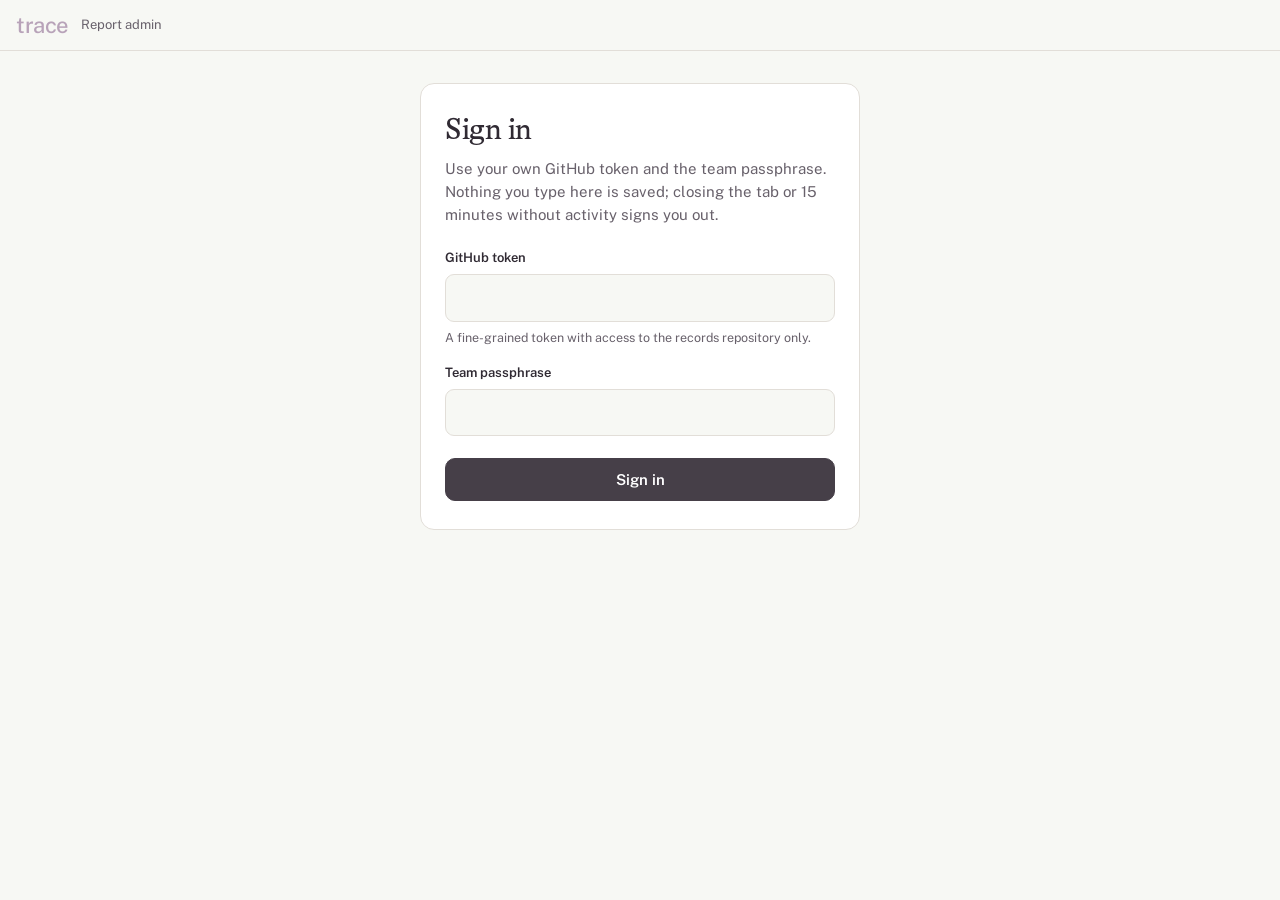
==== admin/index.html @ 9445f48f "Publish 131 new file(s) (additive)" ====
<!doctype html>
<html lang="en"><head><meta charset="utf-8"><meta name="robots" content="noindex,nofollow,noarchive"><meta name="referrer" content="no-referrer"><meta http-equiv="refresh" content="0; url=../v/8205f6e31f04/admin/"><title>Trace Admin</title></head><body><p><a href="../v/8205f6e31f04/admin/">Open the admin panel</a></p></body></html>
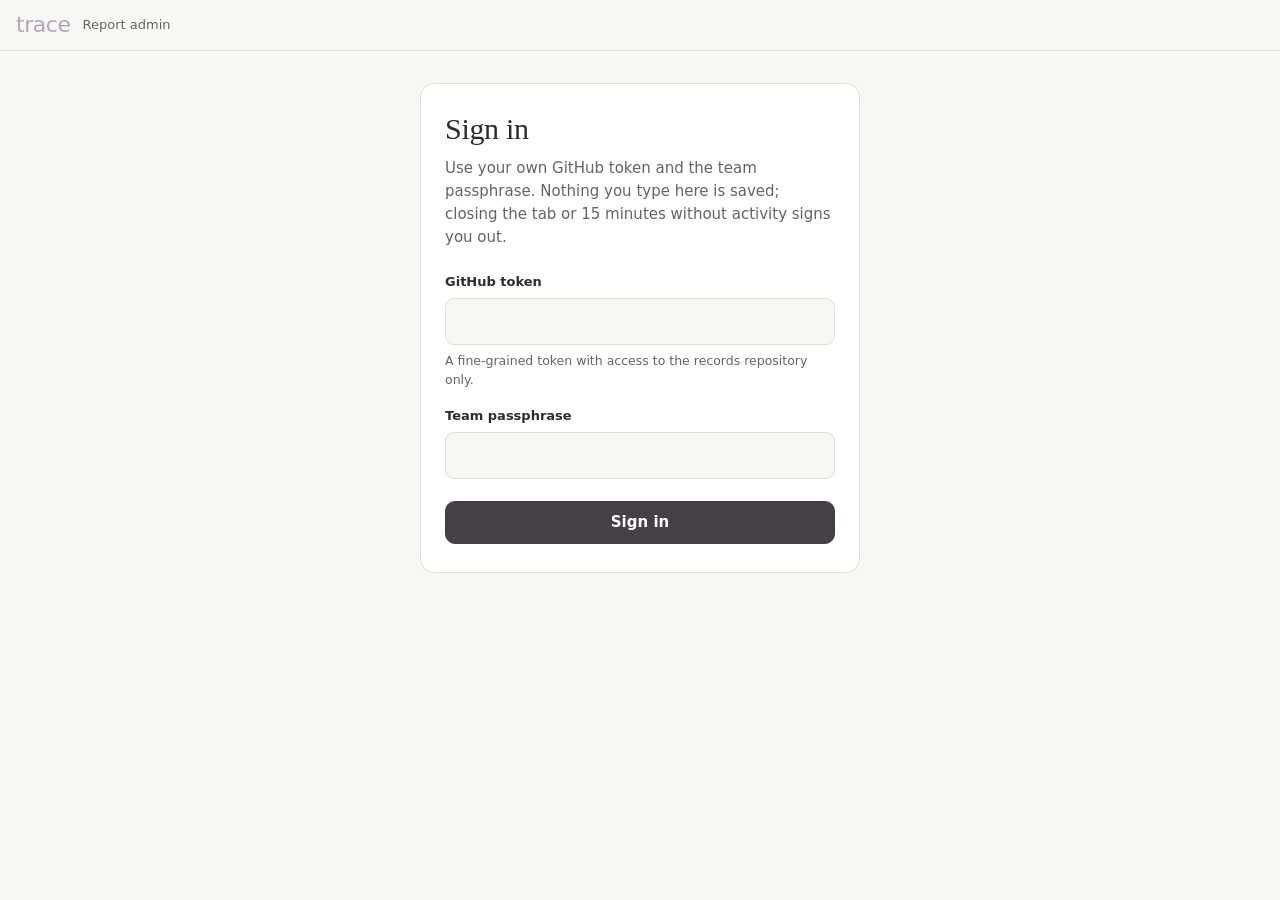
==== commit f267a30a: "Publish 131 new file(s) (additive)" ====
--- a/admin/index.html
+++ b/admin/index.html
@@ -1,2 +1,2 @@
 <!doctype html>
-<html lang="en"><head><meta charset="utf-8"><meta name="robots" content="noindex,nofollow,noarchive"><meta name="referrer" content="no-referrer"><meta http-equiv="refresh" content="0; url=../v/8205f6e31f04/admin/"><title>Trace Admin</title></head><body><p><a href="../v/8205f6e31f04/admin/">Open the admin panel</a></p></body></html>
+<html lang="en"><head><meta charset="utf-8"><meta name="robots" content="noindex,nofollow,noarchive"><meta name="referrer" content="no-referrer"><meta http-equiv="refresh" content="0; url=../v/6e5468b8998a/admin/"><title>Trace Admin</title></head><body><p><a href="../v/6e5468b8998a/admin/">Open the admin panel</a></p></body></html>
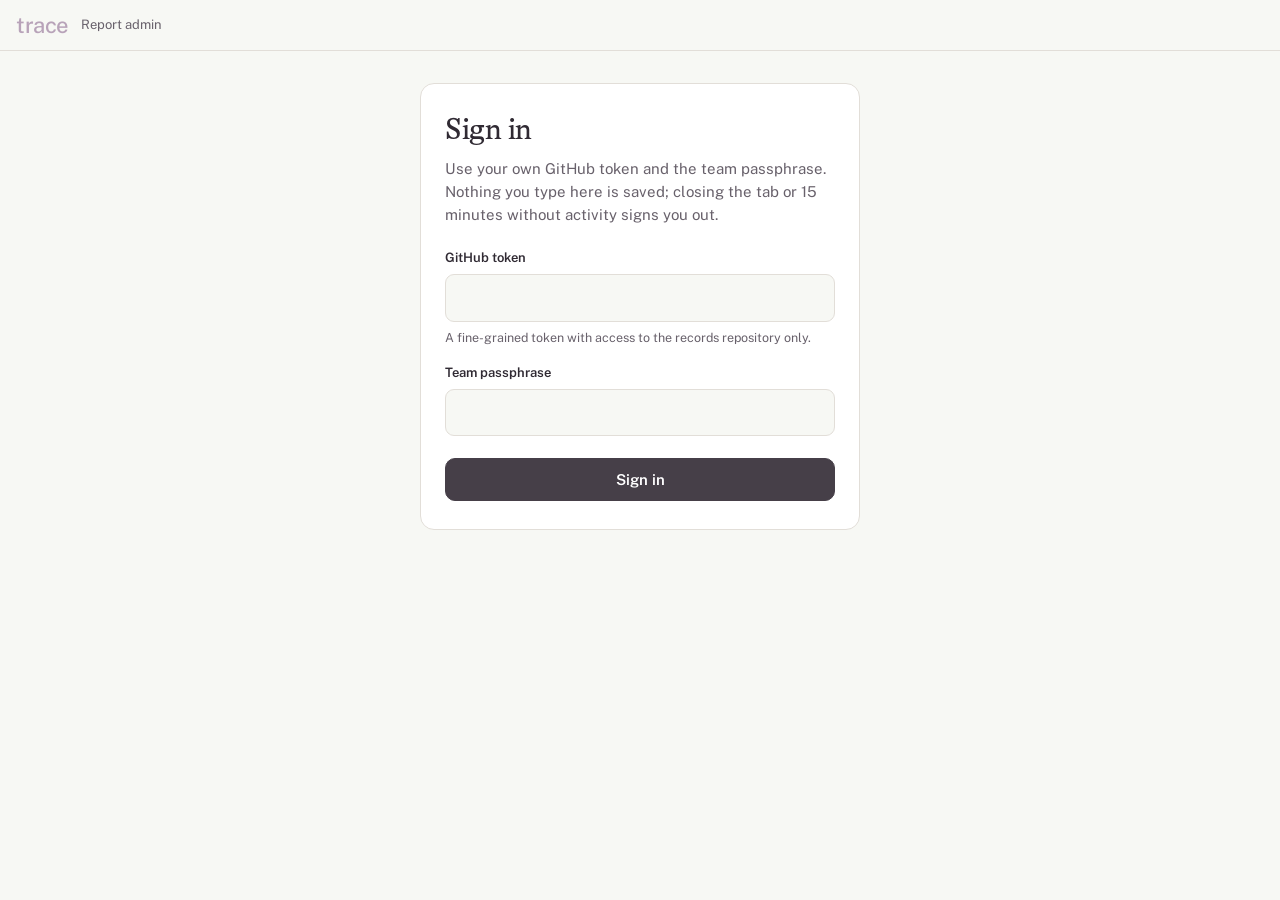
==== commit ae0c7cc0: "Publish 131 new file(s) (additive)" ====
--- a/admin/index.html
+++ b/admin/index.html
@@ -1,2 +1,2 @@
 <!doctype html>
-<html lang="en"><head><meta charset="utf-8"><meta name="robots" content="noindex,nofollow,noarchive"><meta name="referrer" content="no-referrer"><meta http-equiv="refresh" content="0; url=../v/6e5468b8998a/admin/"><title>Trace Admin</title></head><body><p><a href="../v/6e5468b8998a/admin/">Open the admin panel</a></p></body></html>
+<html lang="en"><head><meta charset="utf-8"><meta name="robots" content="noindex,nofollow,noarchive"><meta name="referrer" content="no-referrer"><meta http-equiv="refresh" content="0; url=../v/791012077517/admin/"><title>Trace Admin</title></head><body><p><a href="../v/791012077517/admin/">Open the admin panel</a></p></body></html>
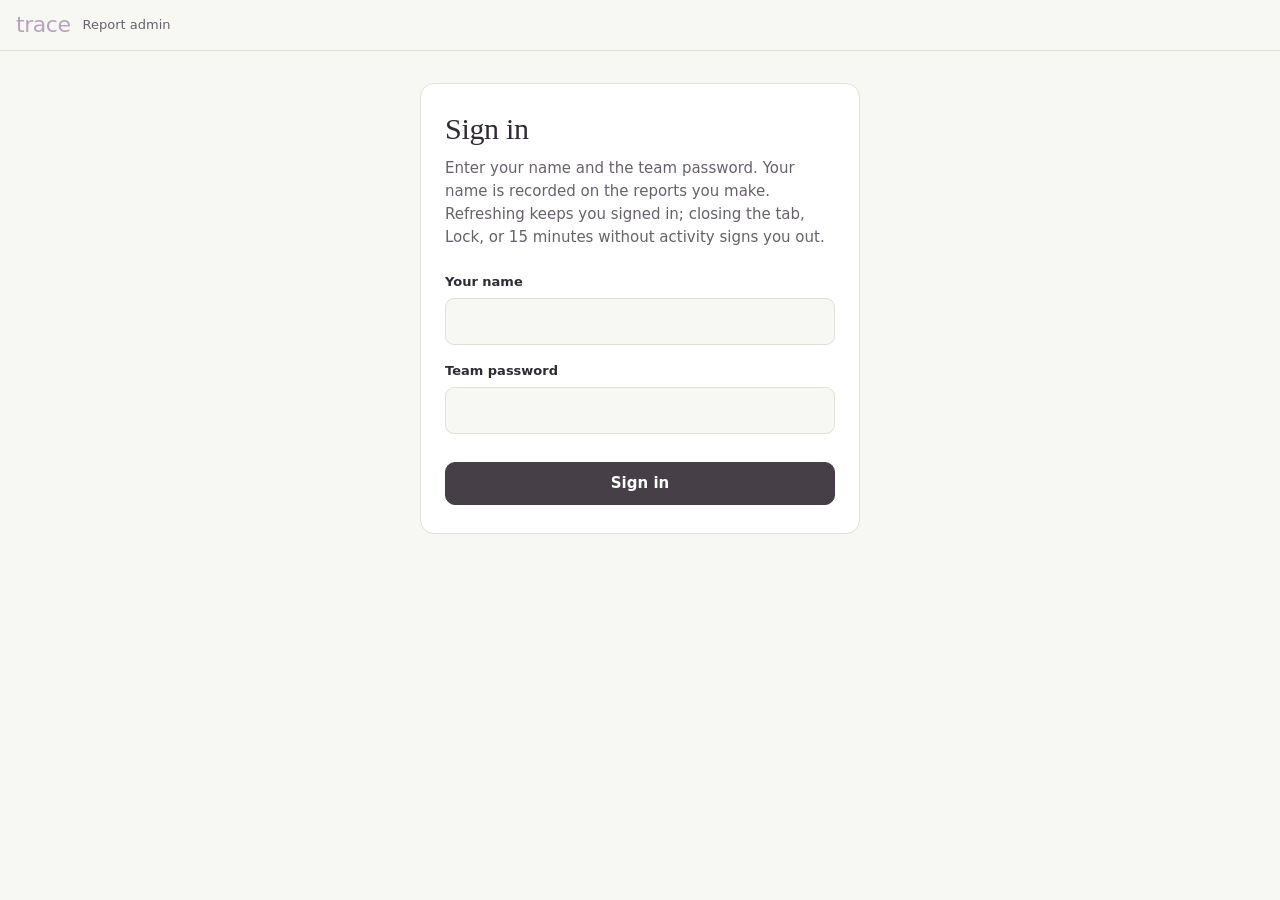
==== commit 435d5673: "Publish 133 new file(s) (additive)" ====
--- a/admin/index.html
+++ b/admin/index.html
@@ -1,2 +1,2 @@
 <!doctype html>
-<html lang="en"><head><meta charset="utf-8"><meta name="robots" content="noindex,nofollow,noarchive"><meta name="referrer" content="no-referrer"><meta http-equiv="refresh" content="0; url=../v/791012077517/admin/"><title>Trace Admin</title></head><body><p><a href="../v/791012077517/admin/">Open the admin panel</a></p></body></html>
+<html lang="en"><head><meta charset="utf-8"><meta name="robots" content="noindex,nofollow,noarchive"><meta name="referrer" content="no-referrer"><meta http-equiv="refresh" content="0; url=../v/6bee63b1e128/admin/"><title>Trace Admin</title></head><body><p><a href="../v/6bee63b1e128/admin/">Open the admin panel</a></p></body></html>
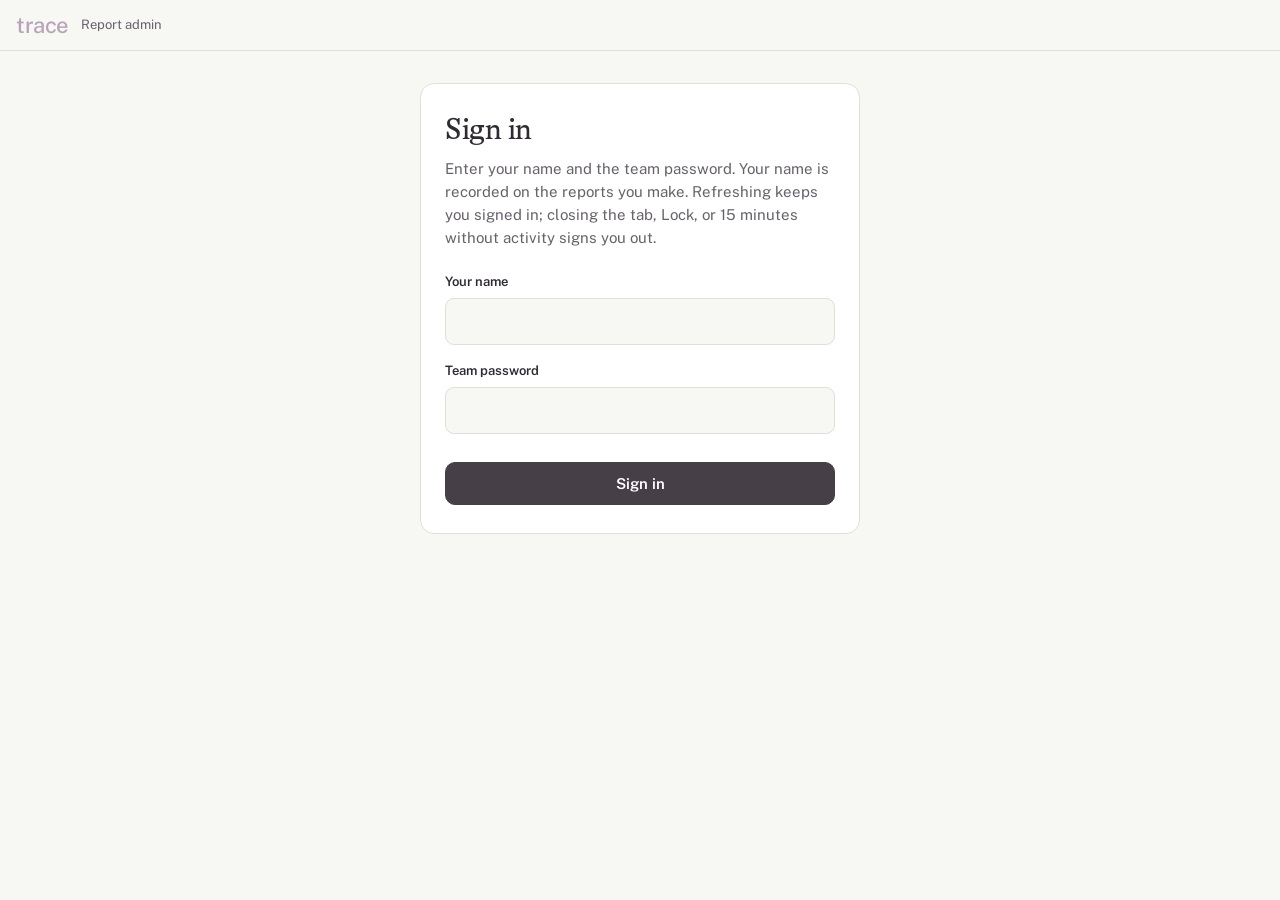
==== commit 04216040: "Publish 91 new file(s) (additive)" ====
--- a/admin/index.html
+++ b/admin/index.html
@@ -1,2 +1,2 @@
 <!doctype html>
-<html lang="en"><head><meta charset="utf-8"><meta name="robots" content="noindex,nofollow,noarchive"><meta name="referrer" content="no-referrer"><meta http-equiv="refresh" content="0; url=../v/6bee63b1e128/admin/"><title>Trace Admin</title></head><body><p><a href="../v/6bee63b1e128/admin/">Open the admin panel</a></p></body></html>
+<html lang="en"><head><meta charset="utf-8"><meta name="robots" content="noindex,nofollow,noarchive"><meta name="referrer" content="no-referrer"><meta http-equiv="refresh" content="0; url=../v/ac0a018ac75b/admin/"><title>Trace Admin</title></head><body><p><a href="../v/ac0a018ac75b/admin/">Open the admin panel</a></p></body></html>
